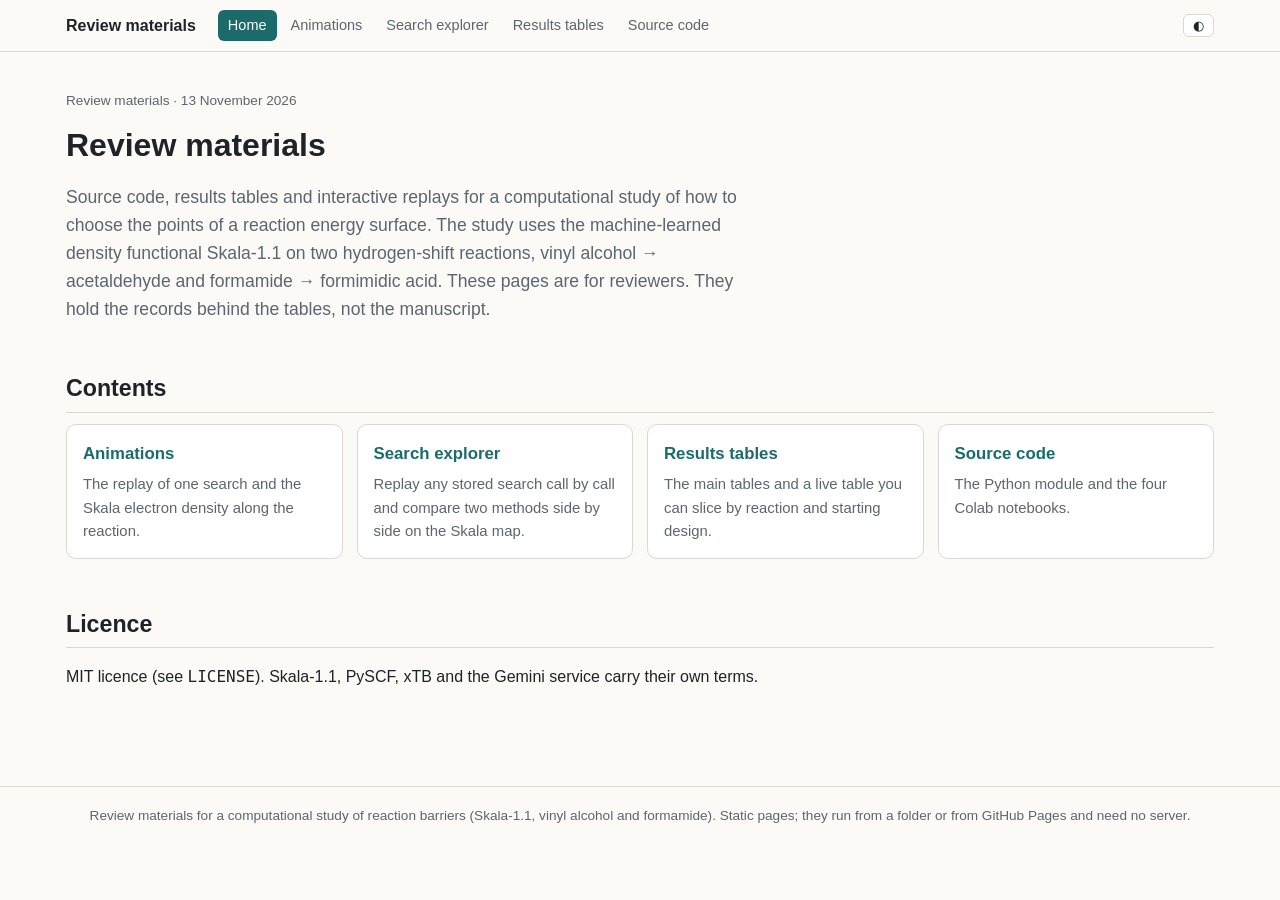
==== index.html @ 96dd5b6e "Add files via upload" ====
<!doctype html><html lang="en"><head><meta charset="utf-8"><meta name="robots" content="noindex, nofollow"><meta name="viewport" content="width=device-width,initial-scale=1"><title>Review materials</title><meta name="description" content="Review materials: source code, results tables and interactive replays."><link rel="stylesheet" href="c90b96982/style.css">
<script src="jfb80a026/config.js"></script><script src="jfb80a026/common.js"></script></head><body><main>
<p class="small">Review materials · 13 November 2026</p>
<h1>Review materials</h1>
<p class="lead">Source code, results tables and interactive replays for a computational study of how to choose the points of a reaction energy surface. The study uses the machine-learned density functional Skala-1.1 on two hydrogen-shift reactions, vinyl alcohol → acetaldehyde and formamide → formimidic acid. These pages are for reviewers. They hold the records behind the tables, not the manuscript.</p>
<h2>Contents</h2>
<div class="grid">
<a class="card" href="16aefa39.html"><h3>Animations</h3><p>The replay of one search and the Skala electron density along the reaction.</p></a>
<a class="card" href="03454c9f.html"><h3>Search explorer</h3><p>Replay any stored search call by call and compare two methods side by side on the Skala map.</p></a>
<a class="card" href="c54da44b.html"><h3>Results tables</h3><p>The main tables and a live table you can slice by reaction and starting design.</p></a>
<a class="card" href="d97f3d8b.html"><h3>Source code</h3><p>The Python module and the four Colab notebooks.</p></a>
</div>
<h2>Licence</h2>
<p>MIT licence (see <code>LICENSE</code>). Skala-1.1, PySCF, xTB and the Gemini service carry their own terms.</p>
</main></body></html>
---- c90b96982/style.css ----
:root{--bg:#fbfaf7;--fg:#1f2328;--mut:#5d6570;--line:#dcd8cf;--card:#fff;--acc:#1b6b6b;--acc2:#b4532a;--ok:#2e7d4f;--bad:#b3261e;--mark:#fff3c4;--code:#f1efe8}
@media(prefers-color-scheme:dark){:root:not([data-theme=light]){--bg:#15181b;--fg:#e6e3dc;--mut:#9aa3ad;--line:#2d333a;--card:#1c2024;--acc:#5fc2c2;--acc2:#e69a73;--ok:#6cc58f;--bad:#f2837c;--mark:#4a4220;--code:#22272c}}
:root[data-theme=dark]{--bg:#15181b;--fg:#e6e3dc;--mut:#9aa3ad;--line:#2d333a;--card:#1c2024;--acc:#5fc2c2;--acc2:#e69a73;--ok:#6cc58f;--bad:#f2837c;--mark:#4a4220;--code:#22272c}
*{box-sizing:border-box}
html{scroll-behavior:smooth}
body{margin:0;background:var(--bg);color:var(--fg);font:16px/1.6 -apple-system,BlinkMacSystemFont,"Segoe UI",Roboto,Helvetica,Arial,sans-serif}
a{color:var(--acc)}
header.site{position:sticky;top:0;z-index:20;background:var(--bg);border-bottom:1px solid var(--line)}
header.site .in{max-width:1180px;margin:0 auto;padding:10px 16px;display:flex;gap:6px 14px;align-items:center;flex-wrap:wrap}
header.site .brand{font-weight:700;text-decoration:none;color:var(--fg);margin-right:8px}
header.site nav{display:flex;flex-wrap:wrap;gap:2px 4px;flex:1}
header.site nav a{padding:4px 10px;border-radius:6px;text-decoration:none;color:var(--mut);font-size:14.5px}
header.site nav a:hover{background:var(--code);color:var(--fg)}
header.site nav a.on{background:var(--acc);color:#fff}
button.theme{border:1px solid var(--line);background:var(--card);color:var(--fg);border-radius:6px;padding:3px 9px;cursor:pointer}
main{max-width:1180px;margin:0 auto;padding:24px 16px 80px}
main.narrow{max-width:860px}
h1{font-size:2rem;line-height:1.25;margin:.2em 0 .4em}h2{font-size:1.45rem;margin:2em 0 .5em;border-bottom:1px solid var(--line);padding-bottom:.2em}h3{font-size:1.15rem;margin:1.6em 0 .4em}
.lead{font-size:1.1rem;color:var(--mut);max-width:70ch}
.grid{display:grid;gap:14px;grid-template-columns:repeat(auto-fill,minmax(min(250px,100%),1fr))}
.card{background:var(--card);border:1px solid var(--line);border-radius:10px;padding:14px 16px;text-decoration:none;color:var(--fg);display:block}
a.card:hover{border-color:var(--acc);box-shadow:0 2px 10px rgba(0,0,0,.08)}
.card h3{margin:.1em 0 .3em;font-size:1.05rem;color:var(--acc)}.card p{margin:0;color:var(--mut);font-size:.93rem}
.stats{display:grid;gap:12px;grid-template-columns:repeat(auto-fit,minmax(170px,1fr));margin:18px 0}
.stat{background:var(--card);border:1px solid var(--line);border-radius:10px;padding:10px 14px}.stat b{display:block;font-size:1.7rem;color:var(--acc);line-height:1.2}.stat span{font-size:.85rem;color:var(--mut)}
.tablewrap{overflow-x:auto;margin:12px 0}
table{border-collapse:collapse;font-size:.92rem;min-width:100%}th,td{border:1px solid var(--line);padding:6px 9px;text-align:left;vertical-align:top}th{background:var(--code);position:sticky;top:0}
td.num,th.num{text-align:right;font-variant-numeric:tabular-nums}
tr.hl td{background:var(--mark)}
.ok{color:var(--ok);font-weight:600}.bad{color:var(--bad);font-weight:600}
mark.PENDING,mark.CHECK,mark{background:var(--mark);padding:0 3px;border-radius:3px;color:var(--fg)}
.controls{display:flex;flex-wrap:wrap;gap:10px 16px;align-items:end;background:var(--card);border:1px solid var(--line);border-radius:10px;padding:12px 14px;margin:12px 0}
.controls label{display:flex;flex-direction:column;font-size:.8rem;color:var(--mut);gap:3px}
select,input[type=text],input[type=search]{padding:5px 8px;border:1px solid var(--line);border-radius:6px;background:var(--bg);color:var(--fg);font:inherit;font-size:.95rem}
button.btn,a.btn{display:inline-block;padding:6px 14px;border:1px solid var(--acc);background:var(--acc);color:#fff;border-radius:6px;cursor:pointer;text-decoration:none;font:inherit;font-size:.95rem}
button.btn.alt,a.btn.alt{background:transparent;color:var(--acc)}
input[type=range]{width:min(240px,70vw)}
.panels{display:grid;gap:14px;grid-template-columns:repeat(auto-fit,minmax(min(380px,100%),1fr))}
.panel{background:var(--card);border:1px solid var(--line);border-radius:10px;padding:10px 12px}
canvas{max-width:100%;height:auto;display:block}
.small{font-size:.85rem;color:var(--mut)}
.pill{display:inline-block;padding:1px 8px;border-radius:99px;font-size:.78rem;border:1px solid var(--line);background:var(--code);margin-right:4px}
.why{border-left:3px solid var(--acc);padding:4px 10px;margin:6px 0;background:var(--code);border-radius:0 6px 6px 0}
details{border:1px solid var(--line);border-radius:8px;margin:8px 0;background:var(--card)}details>summary{padding:8px 12px;cursor:pointer}details>div{padding:4px 14px 12px}
.gallery{display:grid;gap:14px;grid-template-columns:repeat(auto-fill,minmax(300px,1fr))}
.fig{background:var(--card);border:1px solid var(--line);border-radius:10px;padding:10px;margin:0}.fig img{width:100%;height:210px;object-fit:contain;cursor:zoom-in;background:#fff;border-radius:6px}.fig figcaption{font-size:.85rem;color:var(--mut);margin-top:6px}
#lb{position:fixed;inset:0;background:rgba(0,0,0,.88);display:none;z-index:50;align-items:center;justify-content:center;flex-direction:column;padding:20px}#lb.on{display:flex}#lb img{max-width:96vw;max-height:76vh;background:#fff;border-radius:6px}#lb p{color:#eee;max-width:900px;font-size:.92rem;text-align:center}#lb button{margin:6px}
.report img{max-width:100%;height:auto;background:#fff;border-radius:6px;display:block;margin:12px auto}
.report blockquote{border-left:4px solid var(--acc);margin:12px 0;padding:2px 14px;background:var(--code);border-radius:0 6px 6px 0}
.report pre{background:var(--code);padding:10px;border-radius:6px;overflow-x:auto;font-size:.88rem}.report code{background:var(--code);padding:1px 4px;border-radius:4px}
.report em{color:var(--fg)}
.toc{position:sticky;top:64px;font-size:.88rem;max-height:80vh;overflow:auto}
.layout{display:grid;grid-template-columns:240px 1fr;gap:28px}@media(max-width:900px){.layout{grid-template-columns:1fr}.toc{position:static;max-height:none}}
.legend span{display:inline-flex;align-items:center;gap:5px;margin-right:12px;font-size:.85rem}.legend i{width:11px;height:11px;border-radius:50%;display:inline-block}
footer{border-top:1px solid var(--line);color:var(--mut);font-size:.85rem;padding:18px 16px;text-align:center}
@media print{header.site,.controls,footer,.toc{display:none}}
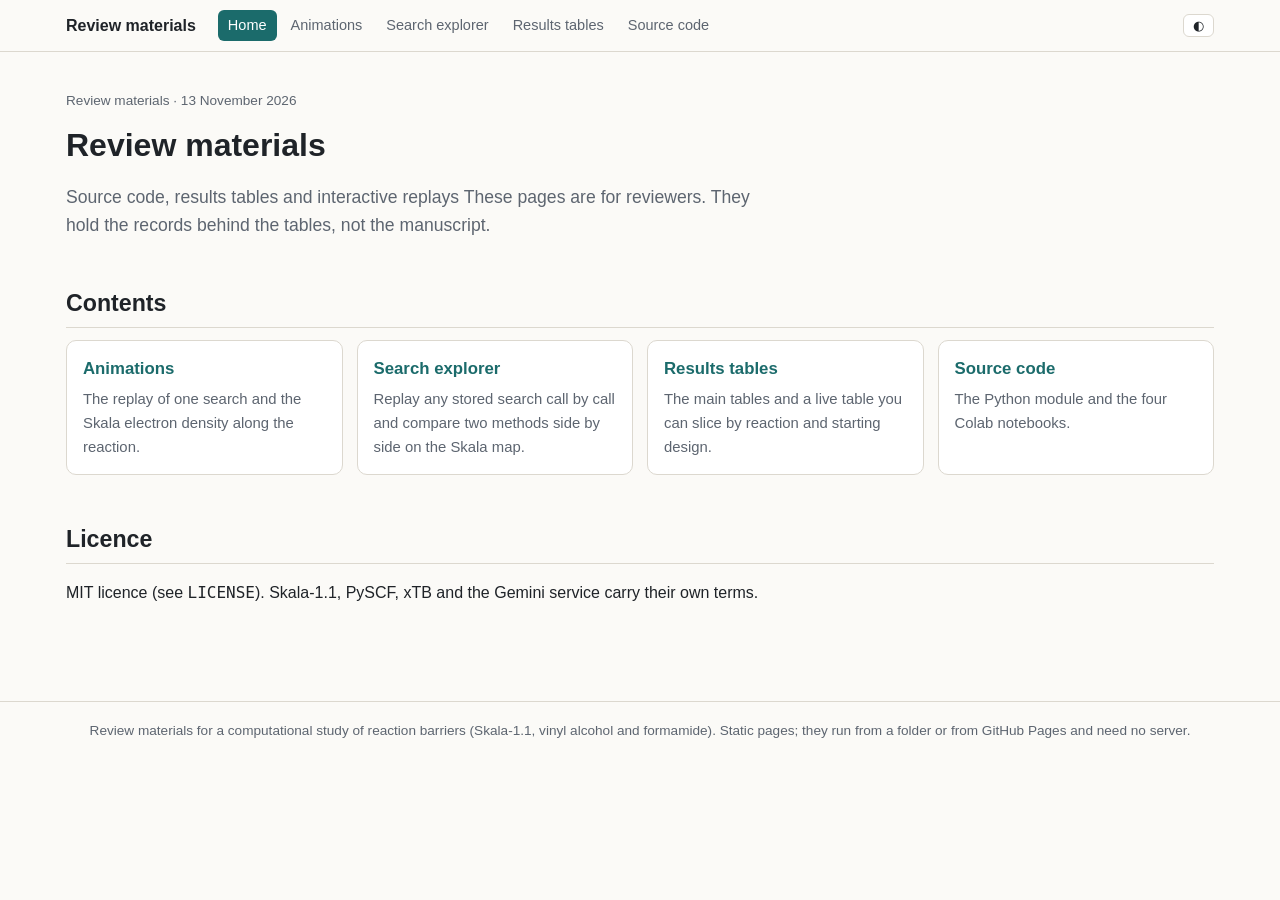
==== commit 678ee8fa: "Update index.html" ====
--- a/index.html
+++ b/index.html
@@ -2,7 +2,8 @@
 <script src="jfb80a026/config.js"></script><script src="jfb80a026/common.js"></script></head><body><main>
 <p class="small">Review materials · 13 November 2026</p>
 <h1>Review materials</h1>
-<p class="lead">Source code, results tables and interactive replays for a computational study of how to choose the points of a reaction energy surface. The study uses the machine-learned density functional Skala-1.1 on two hydrogen-shift reactions, vinyl alcohol → acetaldehyde and formamide → formimidic acid. These pages are for reviewers. They hold the records behind the tables, not the manuscript.</p>
+<p class="lead">Source code, results tables and interactive replays
+   These pages are for reviewers. They hold the records behind the tables, not the manuscript.</p>
 <h2>Contents</h2>
 <div class="grid">
 <a class="card" href="16aefa39.html"><h3>Animations</h3><p>The replay of one search and the Skala electron density along the reaction.</p></a>
@@ -12,4 +13,4 @@
 </div>
 <h2>Licence</h2>
 <p>MIT licence (see <code>LICENSE</code>). Skala-1.1, PySCF, xTB and the Gemini service carry their own terms.</p>
-</main></body></html>+</main></body></html>
